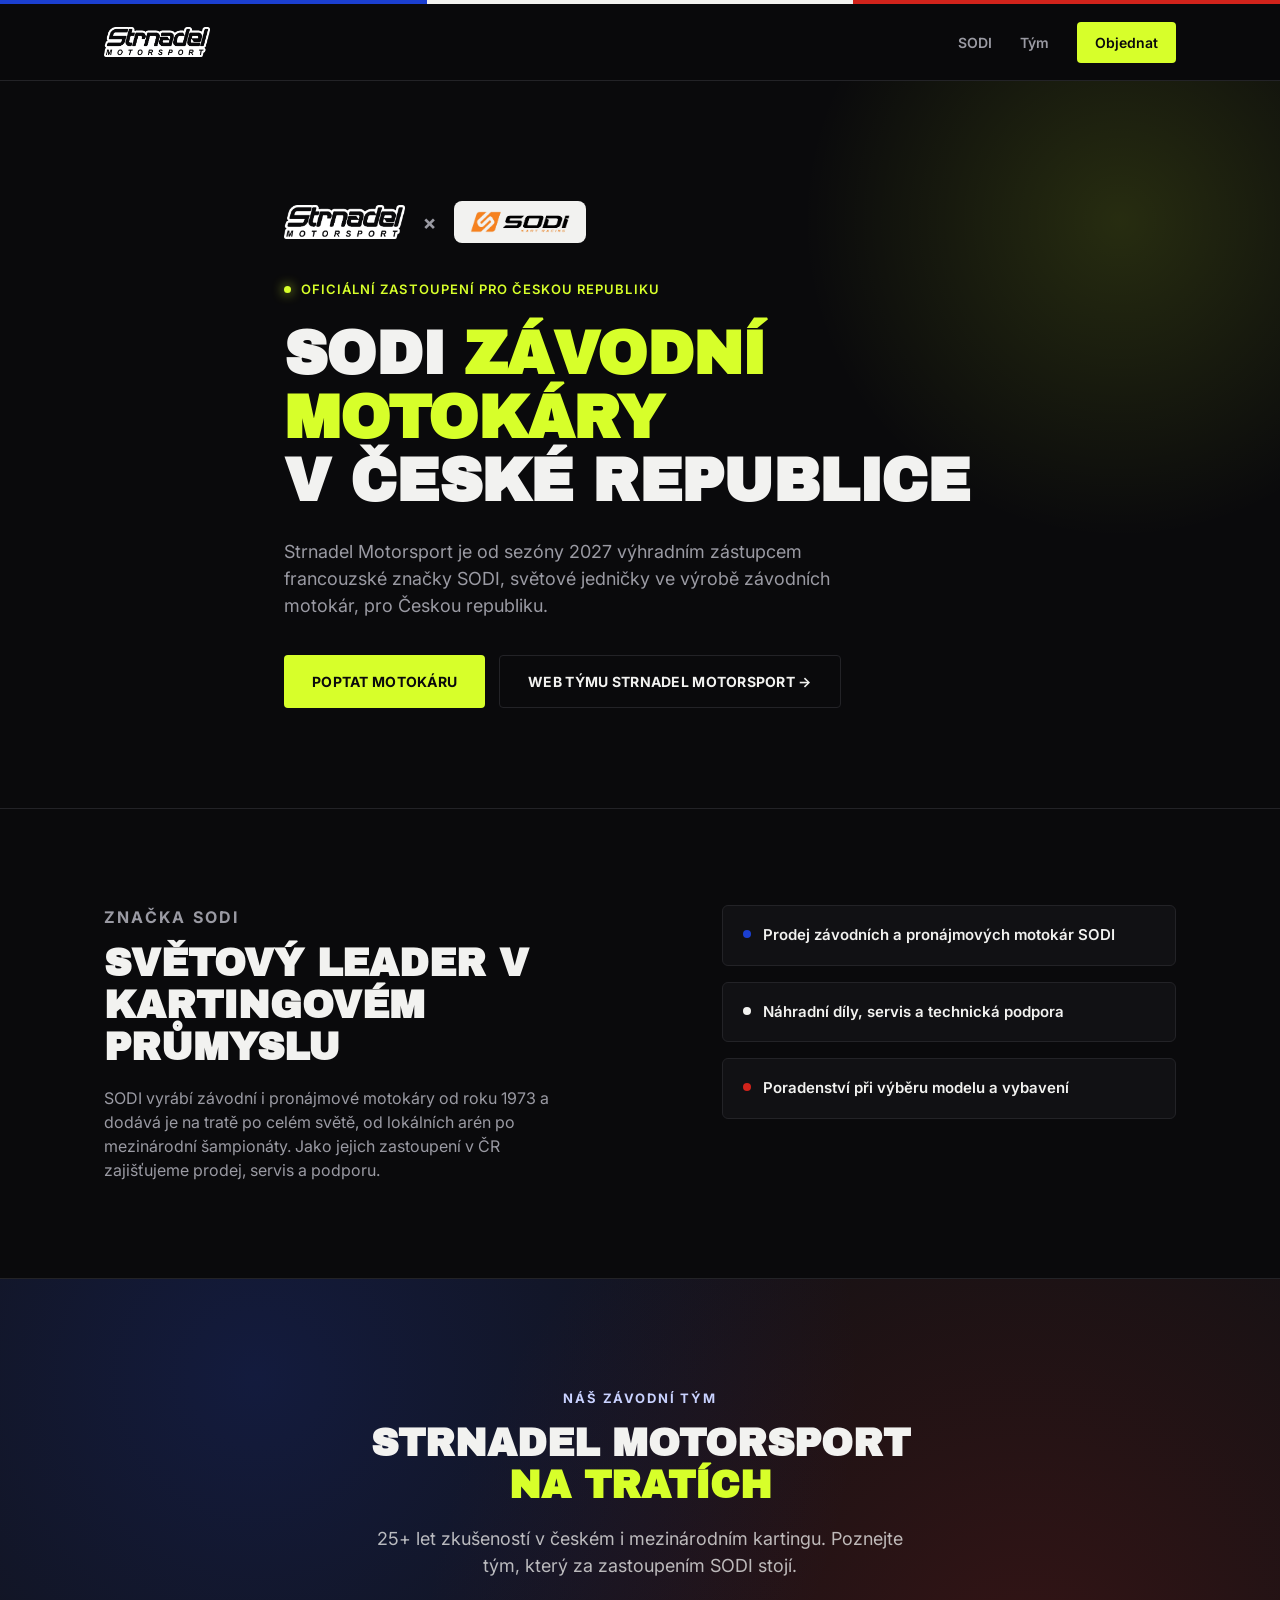
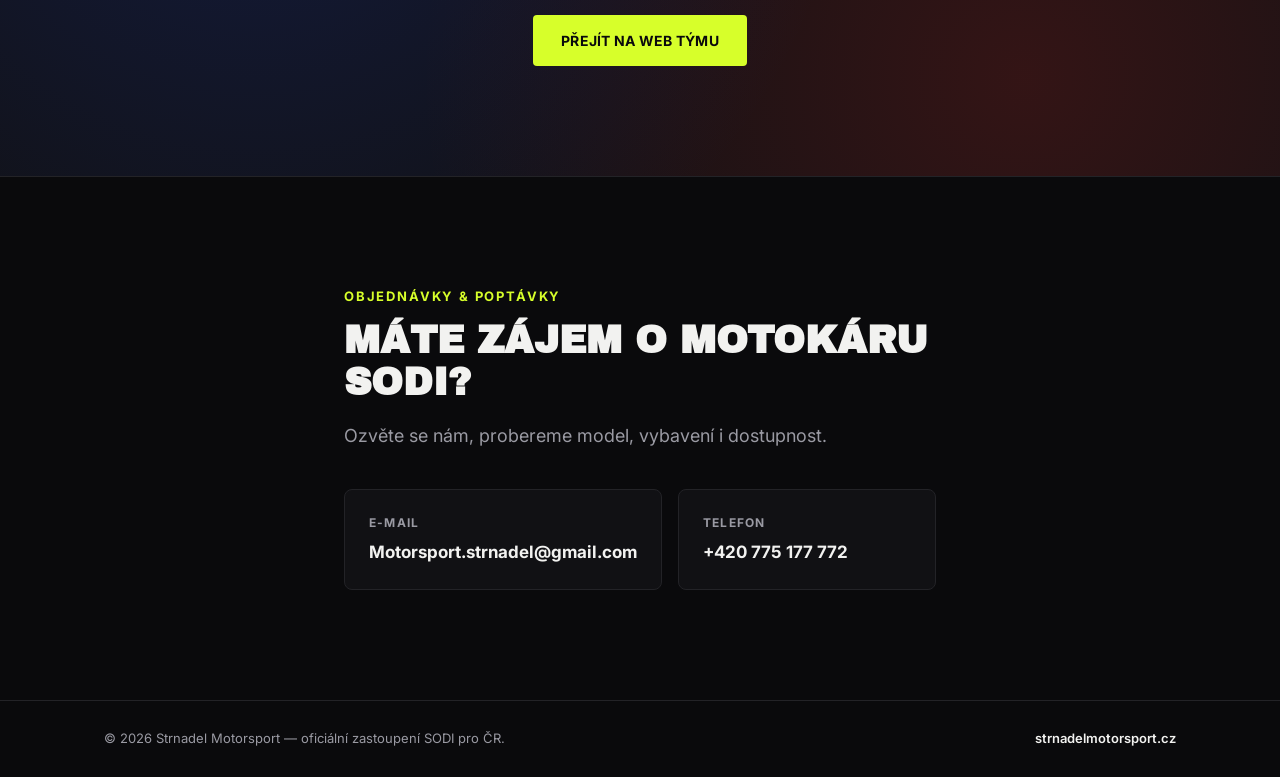
==== index.html @ 6727f9ed "Swap in official SODI Kart Racing logo variant Co-Authored-By: Claude Sonnet 5 <noreply@anthropic.co" ====
<!DOCTYPE html>
<html lang="cs">
<head>
<meta charset="UTF-8">
<meta name="viewport" content="width=device-width, initial-scale=1.0">
<title>Strnadel Motorsport: Oficiální zastoupení SODI pro ČR</title>
<meta name="description" content="Strnadel Motorsport je oficiálním zastoupením SODI závodních motokár pro Českou republiku. Objednávky a poptávky motokár SODI.">
<link rel="icon" href="data:image/svg+xml,<svg xmlns=%22http://www.w3.org/2000/svg%22 viewBox=%220 0 100 100%22><rect width=%22100%22 height=%22100%22 fill=%22%230a0a0a%22/><text x=%2250%25%22 y=%2262%25%22 font-size=%2260%22 fill=%22%23d7ff2a%22 text-anchor=%22middle%22 font-family=%22Arial%22 font-weight=%22900%22>S</text></svg>">
<link rel="preconnect" href="https://fonts.googleapis.com">
<link rel="preconnect" href="https://fonts.gstatic.com" crossorigin>
<link href="https://fonts.googleapis.com/css2?family=Archivo+Black&family=Inter:wght@400;500;600;700;800&display=swap" rel="stylesheet">
<link rel="stylesheet" href="style.css?v=2">
</head>
<body>

<div class="stripe-top" aria-hidden="true"></div>

<header class="site-header">
  <div class="wrap header-inner">
    <a href="#top" class="logo"><img src="assets/strnadel-logo.png" alt="Strnadel Motorsport" width="791" height="223"></a>
    <nav class="nav">
      <a href="#sodi">SODI</a>
      <a href="#tym">Tým</a>
      <a href="#kontakt" class="nav-cta">Objednat</a>
    </nav>
  </div>
</header>

<main id="top">

  <!-- HERO -->
  <section class="hero">
    <div class="wrap hero-inner">
      <div class="brand-lockup">
        <img src="assets/strnadel-logo.png" alt="Strnadel Motorsport" class="brand-logo brand-logo--strnadel" width="791" height="223">
        <span class="brand-x" aria-hidden="true">×</span>
        <span class="brand-chip"><img src="assets/sodi-logo.png" alt="SODI Kart Racing" class="brand-logo brand-logo--sodi" width="1068" height="233"></span>
      </div>
      <p class="eyebrow"><span class="dot"></span>Oficiální zastoupení pro Českou republiku</p>
      <h1>SODI <span class="accent">ZÁVODNÍ MOTOKÁRY</span><br>V ČESKÉ REPUBLICE</h1>
      <p class="lead">Strnadel Motorsport je od sezóny 2027 výhradním zástupcem francouzské značky SODI, světové jedničky ve výrobě závodních motokár, pro Českou republiku.</p>
      <div class="hero-actions">
        <a href="#kontakt" class="btn btn-primary">Poptat motokáru</a>
        <a href="https://strnadelmotorsport.cz/" target="_blank" rel="noopener" class="btn btn-ghost">Web týmu Strnadel&nbsp;Motorsport&nbsp;→</a>
      </div>
    </div>
    <div class="hero-glow" aria-hidden="true"></div>
  </section>

  <!-- SODI -->
  <section id="sodi" class="sodi">
    <div class="wrap">
      <div class="sodi-grid">
        <div class="sodi-text">
          <p class="kicker">Značka SODI</p>
          <h2>Světový leader v kartingovém průmyslu</h2>
          <p>SODI vyrábí závodní i pronájmové motokáry od roku 1973 a dodává je na tratě po celém světě, od lokálních arén po mezinárodní šampionáty. Jako jejich zastoupení v ČR zajišťujeme prodej, servis a podporu.</p>
        </div>
        <ul class="sodi-points">
          <li>Prodej závodních a pronájmových motokár SODI</li>
          <li>Náhradní díly, servis a technická podpora</li>
          <li>Poradenství při výběru modelu a vybavení</li>
        </ul>
      </div>
    </div>
  </section>

  <!-- TEAM LINK -->
  <section id="tym" class="team">
    <div class="wrap team-inner">
      <p class="kicker light">Náš závodní tým</p>
      <h2>Strnadel Motorsport <span class="accent">na tratích</span></h2>
      <p class="lead light">25+ let zkušeností v českém i mezinárodním kartingu. Poznejte tým, který za zastoupením SODI stojí.</p>
      <a href="https://strnadelmotorsport.cz/" target="_blank" rel="noopener" class="btn btn-primary">Přejít na web týmu</a>
    </div>
  </section>

  <!-- CONTACT -->
  <section id="kontakt" class="contact">
    <div class="wrap contact-inner">
      <p class="kicker">Objednávky &amp; poptávky</p>
      <h2>Máte zájem o motokáru SODI?</h2>
      <p class="lead">Ozvěte se nám, probereme model, vybavení i dostupnost.</p>
      <div class="contact-cards">
        <a href="mailto:Motorsport.strnadel@gmail.com" class="contact-card">
          <span class="contact-label">E-mail</span>
          <span class="contact-value">Motorsport.strnadel@gmail.com</span>
        </a>
        <a href="tel:+420775177772" class="contact-card">
          <span class="contact-label">Telefon</span>
          <span class="contact-value">+420 775 177 772</span>
        </a>
      </div>
    </div>
  </section>

</main>

<footer class="site-footer">
  <div class="wrap footer-inner">
    <p>© <span id="year"></span> Strnadel Motorsport — oficiální zastoupení SODI pro ČR.</p>
    <a href="https://strnadelmotorsport.cz/" target="_blank" rel="noopener">strnadelmotorsport.cz</a>
  </div>
</footer>

<script>document.getElementById('year').textContent = new Date().getFullYear();</script>
</body>
</html>
---- style.css ----
:root{
  --bg:#0a0a0c;
  --bg-raised:#111114;
  --line:#232327;
  --text:#f2f2f0;
  --text-dim:#9a9aa3;
  --accent:#d7ff2a;
  --blue:#1b3fd1;
  --white:#f2f2f0;
  --red:#d1231b;
  --font-display:'Archivo Black', Arial, sans-serif;
  --font-body:'Inter', -apple-system, BlinkMacSystemFont, sans-serif;
  --wrap:1120px;
}

*{box-sizing:border-box; margin:0; padding:0;}

html{scroll-behavior:smooth;}

body{
  background:var(--bg);
  color:var(--text);
  font-family:var(--font-body);
  line-height:1.5;
  -webkit-font-smoothing:antialiased;
}

.wrap{
  max-width:var(--wrap);
  margin:0 auto;
  padding:0 24px;
}

a{color:inherit; text-decoration:none;}

ul{list-style:none;}

/* stripe accent, nod to SODI blue/white/red */
.stripe-top{
  height:4px;
  width:100%;
  background:linear-gradient(90deg, var(--blue) 0 33.33%, var(--white) 33.33% 66.66%, var(--red) 66.66% 100%);
}

/* header */
.site-header{
  position:sticky;
  top:0;
  z-index:50;
  background:rgba(10,10,12,.82);
  backdrop-filter:blur(10px);
  border-bottom:1px solid var(--line);
}

.header-inner{
  display:flex;
  align-items:center;
  justify-content:space-between;
  height:76px;
}

.logo{
  display:flex;
  align-items:center;
}

.logo img{
  height:30px;
  width:auto;
  display:block;
}

.nav{
  display:flex;
  align-items:center;
  gap:28px;
  font-size:14px;
  font-weight:600;
}

.nav a{color:var(--text-dim); transition:color .15s;}
.nav a:hover{color:var(--text);}

.nav-cta{
  background:var(--accent);
  color:#0a0a0c !important;
  padding:10px 18px;
  border-radius:4px;
}
.nav-cta:hover{color:#0a0a0c !important; opacity:.9;}

/* hero */
.hero{
  position:relative;
  padding:120px 0 100px;
  overflow:hidden;
  border-bottom:1px solid var(--line);
}

.hero-inner{position:relative; z-index:2; max-width:760px;}

.brand-lockup{
  display:flex;
  align-items:center;
  gap:18px;
  margin-bottom:32px;
}

.brand-logo{display:block; height:34px; width:auto;}

.brand-x{
  font-family:var(--font-display);
  font-size:20px;
  color:var(--text-dim);
}

.brand-chip{
  display:inline-flex;
  align-items:center;
  background:var(--white);
  padding:10px 16px;
  border-radius:8px;
}

.brand-chip .brand-logo--sodi{height:22px;}

.eyebrow{
  display:inline-flex;
  align-items:center;
  gap:10px;
  font-size:13px;
  font-weight:600;
  letter-spacing:.08em;
  text-transform:uppercase;
  color:var(--accent);
  margin-bottom:24px;
}

.dot{
  width:7px; height:7px;
  border-radius:50%;
  background:var(--accent);
  box-shadow:0 0 12px var(--accent);
}

.hero h1{
  font-family:var(--font-display);
  font-size:clamp(34px, 6vw, 60px);
  line-height:1.06;
  letter-spacing:-.01em;
  text-transform:uppercase;
  margin-bottom:24px;
}

.accent{color:var(--accent);}

.lead{
  font-size:18px;
  color:var(--text-dim);
  max-width:560px;
  margin-bottom:36px;
}

.lead.light{color:rgba(242,242,240,.75);}

.hero-actions{
  display:flex;
  flex-wrap:wrap;
  gap:14px;
}

.btn{
  display:inline-flex;
  align-items:center;
  justify-content:center;
  padding:15px 28px;
  border-radius:4px;
  font-weight:700;
  font-size:14px;
  letter-spacing:.02em;
  text-transform:uppercase;
  transition:transform .15s, opacity .15s;
}

.btn:hover{transform:translateY(-2px);}

.btn-primary{
  background:var(--accent);
  color:#0a0a0c;
}

.btn-ghost{
  border:1px solid var(--line);
  color:var(--text);
}
.btn-ghost:hover{border-color:var(--text-dim);}

.hero-glow{
  position:absolute;
  top:-180px; right:-160px;
  width:640px; height:640px;
  background:radial-gradient(circle, rgba(215,255,42,.14), transparent 70%);
  z-index:1;
  pointer-events:none;
}

/* kickers / headings shared */
.kicker{
  font-size:13px;
  font-weight:700;
  letter-spacing:.14em;
  text-transform:uppercase;
  color:var(--accent);
  margin-bottom:14px;
}
.kicker.light{color:#c9d2ff;}

h2{
  font-family:var(--font-display);
  font-size:clamp(26px, 4vw, 38px);
  text-transform:uppercase;
  line-height:1.1;
  margin-bottom:18px;
}

/* sodi section */
.sodi{
  padding:96px 0;
  border-bottom:1px solid var(--line);
}

.sodi-grid{
  display:grid;
  grid-template-columns:1.1fr .9fr;
  gap:64px;
  align-items:start;
}

.sodi-text p{
  color:var(--text-dim);
  font-size:16px;
  max-width:46ch;
}

.sodi-points{
  display:flex;
  flex-direction:column;
  gap:16px;
}

.sodi-points li{
  display:flex;
  align-items:flex-start;
  gap:12px;
  padding:18px 20px;
  background:var(--bg-raised);
  border:1px solid var(--line);
  border-radius:6px;
  font-weight:600;
  font-size:15px;
}

.sodi-points li::before{
  content:"";
  width:8px; height:8px;
  margin-top:6px;
  flex:0 0 auto;
  border-radius:50%;
  background:var(--blue);
}

.sodi-points li:nth-child(2)::before{background:var(--white);}
.sodi-points li:nth-child(3)::before{background:var(--red);}

/* team section */
.team{
  padding:110px 0;
  text-align:center;
  background:
    radial-gradient(circle at 20% 20%, rgba(27,63,209,.22), transparent 55%),
    radial-gradient(circle at 80% 80%, rgba(209,35,27,.18), transparent 55%),
    var(--bg-raised);
  border-bottom:1px solid var(--line);
}

.team-inner{
  max-width:640px;
  margin:0 auto;
  display:flex;
  flex-direction:column;
  align-items:center;
}

.team .lead{margin-left:auto; margin-right:auto;}

/* contact */
.contact{padding:110px 0;}

.contact-inner{max-width:640px;}

.contact-cards{
  display:grid;
  grid-template-columns:1fr 1fr;
  gap:16px;
  margin-top:40px;
}

.contact-card{
  display:flex;
  flex-direction:column;
  gap:8px;
  padding:24px;
  background:var(--bg-raised);
  border:1px solid var(--line);
  border-radius:8px;
  transition:border-color .15s, transform .15s;
}

.contact-card:hover{
  border-color:var(--accent);
  transform:translateY(-2px);
}

.contact-label{
  font-size:12px;
  font-weight:700;
  letter-spacing:.1em;
  text-transform:uppercase;
  color:var(--text-dim);
}

.contact-value{
  font-size:17px;
  font-weight:700;
}

/* footer */
.site-footer{
  border-top:1px solid var(--line);
  padding:28px 0;
}

.footer-inner{
  display:flex;
  flex-wrap:wrap;
  gap:12px;
  justify-content:space-between;
  font-size:13px;
  color:var(--text-dim);
}

.footer-inner a{font-weight:600; color:var(--text);}

@media (max-width:760px){
  .nav{gap:16px;}
  .nav a:not(.nav-cta){display:none;}
  .sodi-grid{grid-template-columns:1fr; gap:36px;}
  .contact-cards{grid-template-columns:1fr;}
  .hero{padding:72px 0 56px;}
  .sodi{padding:64px 0;}
  .team{padding:72px 0;}
  .contact{padding:72px 0;}
}

@media (max-width:480px){
  .header-inner{height:64px;}
  .logo img{height:24px;}
  .nav-cta{padding:9px 14px; font-size:13px;}
  .brand-lockup{gap:12px; margin-bottom:24px;}
  .brand-logo{height:26px;}
  .brand-chip{padding:8px 12px;}
  .brand-chip .brand-logo--sodi{height:17px;}
  .hero-actions{flex-direction:column; align-items:stretch;}
  .btn{width:100%; padding:16px 20px;}
  .sodi-points li{padding:16px;}
  .team-inner .btn{width:100%; max-width:320px;}
}
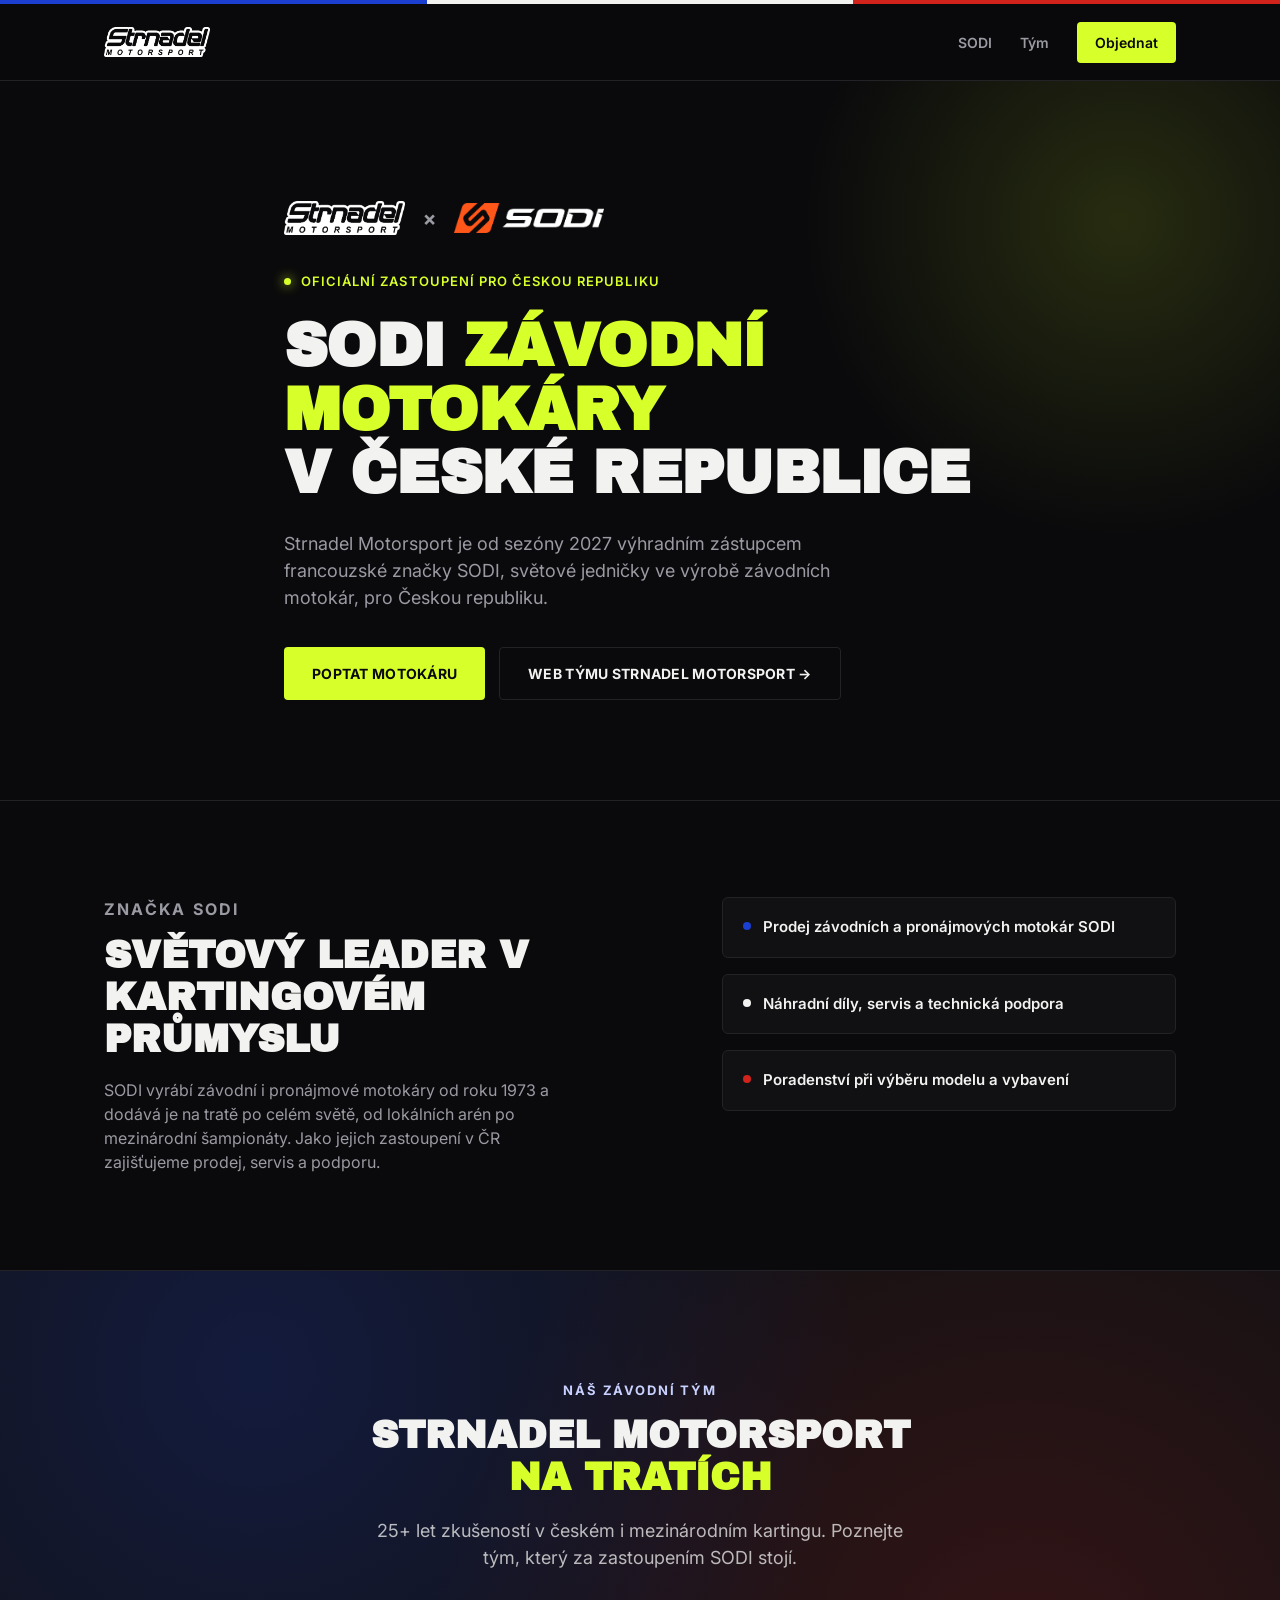
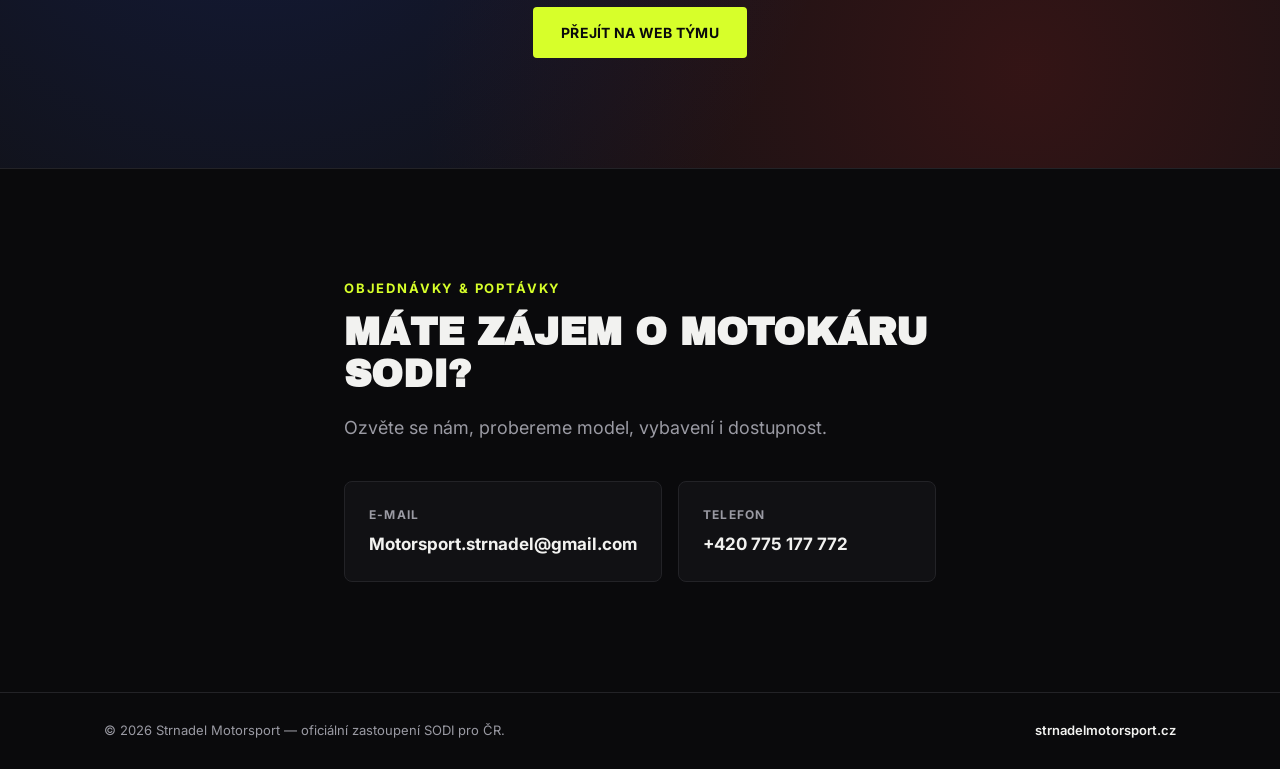
==== commit c61c395e: "Use white SODI logo directly on dark background Removes the white chip and black matte from the supp" ====
--- a/index.html
+++ b/index.html
@@ -34,7 +34,7 @@
       <div class="brand-lockup">
         <img src="assets/strnadel-logo.png" alt="Strnadel Motorsport" class="brand-logo brand-logo--strnadel" width="791" height="223">
         <span class="brand-x" aria-hidden="true">×</span>
-        <span class="brand-chip"><img src="assets/sodi-logo.png" alt="SODI Kart Racing" class="brand-logo brand-logo--sodi" width="1068" height="233"></span>
+        <img src="assets/sodi-logo-white.png" alt="SODI" class="brand-logo brand-logo--sodi" width="737" height="147">
       </div>
       <p class="eyebrow"><span class="dot"></span>Oficiální zastoupení pro Českou republiku</p>
       <h1>SODI <span class="accent">ZÁVODNÍ MOTOKÁRY</span><br>V ČESKÉ REPUBLICE</h1>
--- a/style.css
+++ b/style.css
@@ -114,15 +114,7 @@
   color:var(--text-dim);
 }
 
-.brand-chip{
-  display:inline-flex;
-  align-items:center;
-  background:var(--white);
-  padding:10px 16px;
-  border-radius:8px;
-}
-
-.brand-chip .brand-logo--sodi{height:22px;}
+.brand-logo--sodi{height:30px;}
 
 .eyebrow{
   display:inline-flex;
@@ -368,8 +360,7 @@
   .nav-cta{padding:9px 14px; font-size:13px;}
   .brand-lockup{gap:12px; margin-bottom:24px;}
   .brand-logo{height:26px;}
-  .brand-chip{padding:8px 12px;}
-  .brand-chip .brand-logo--sodi{height:17px;}
+  .brand-logo--sodi{height:23px;}
   .hero-actions{flex-direction:column; align-items:stretch;}
   .btn{width:100%; padding:16px 20px;}
   .sodi-points li{padding:16px;}
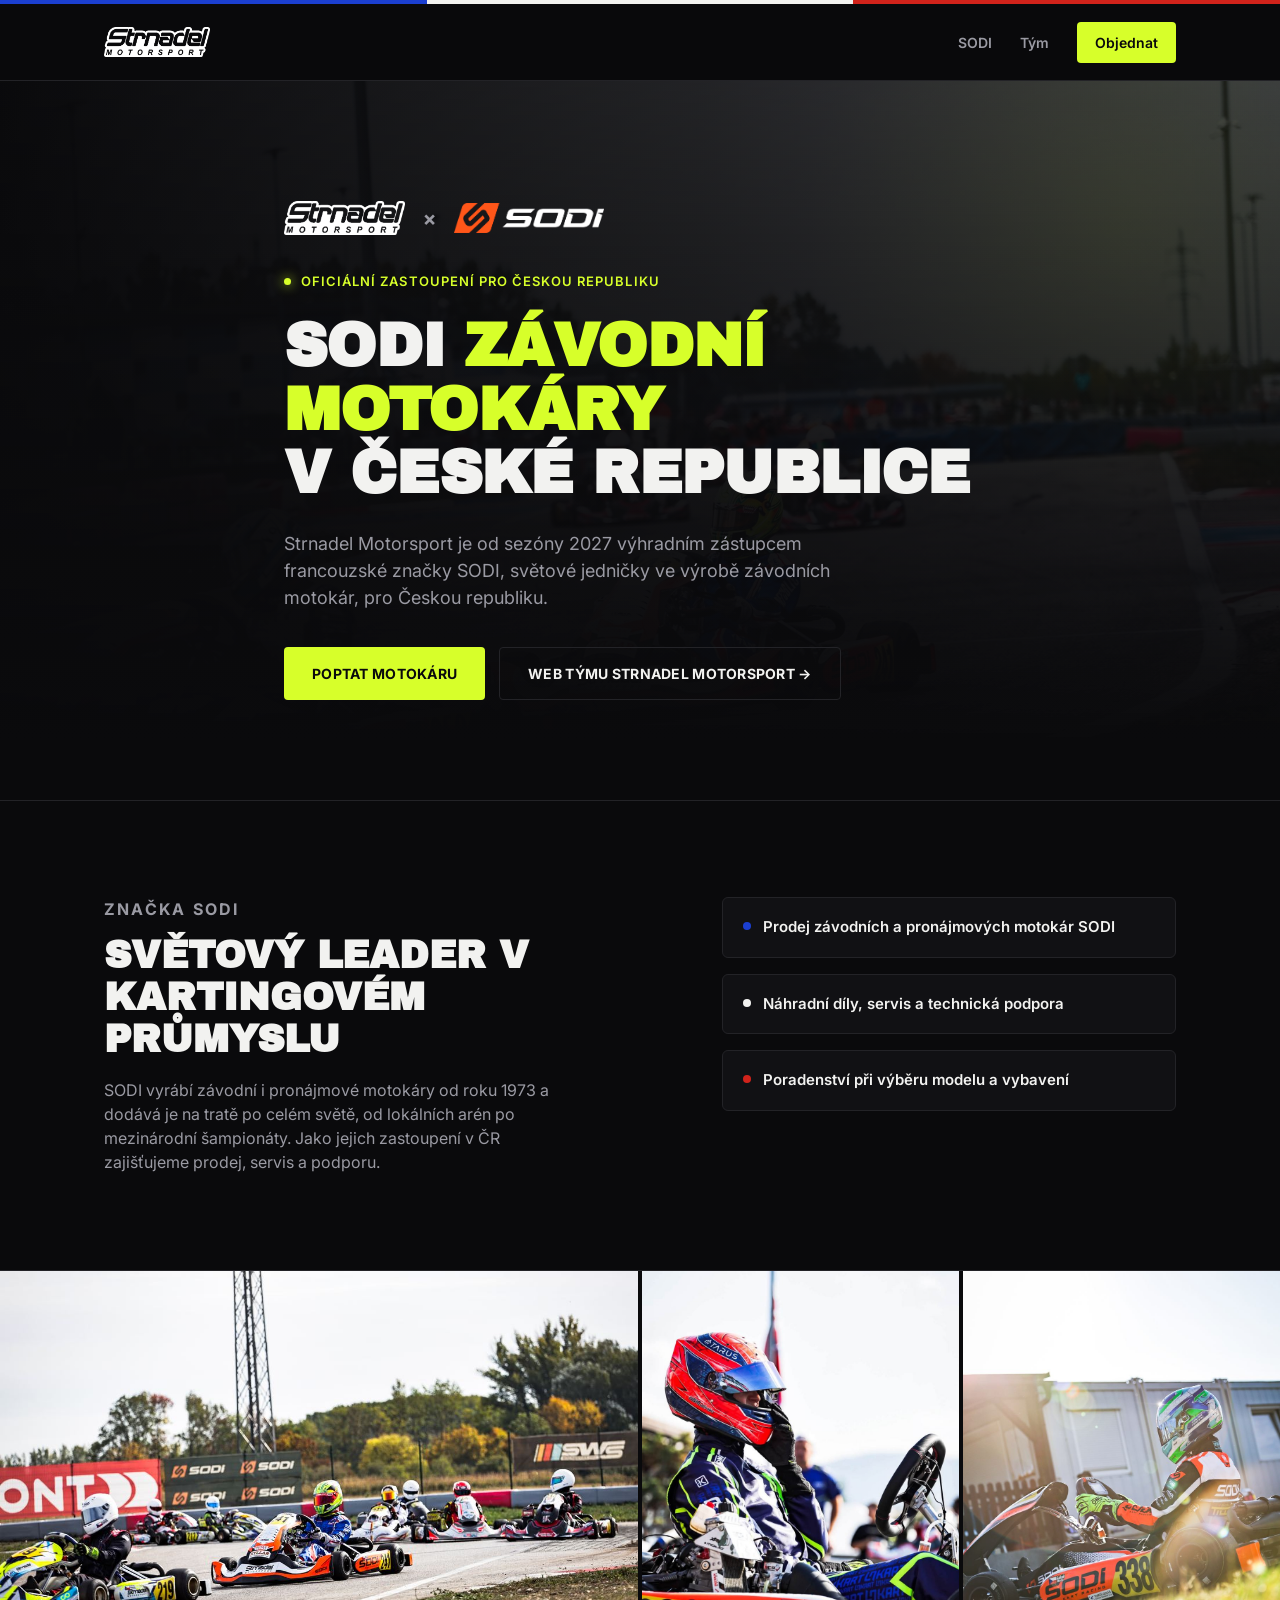
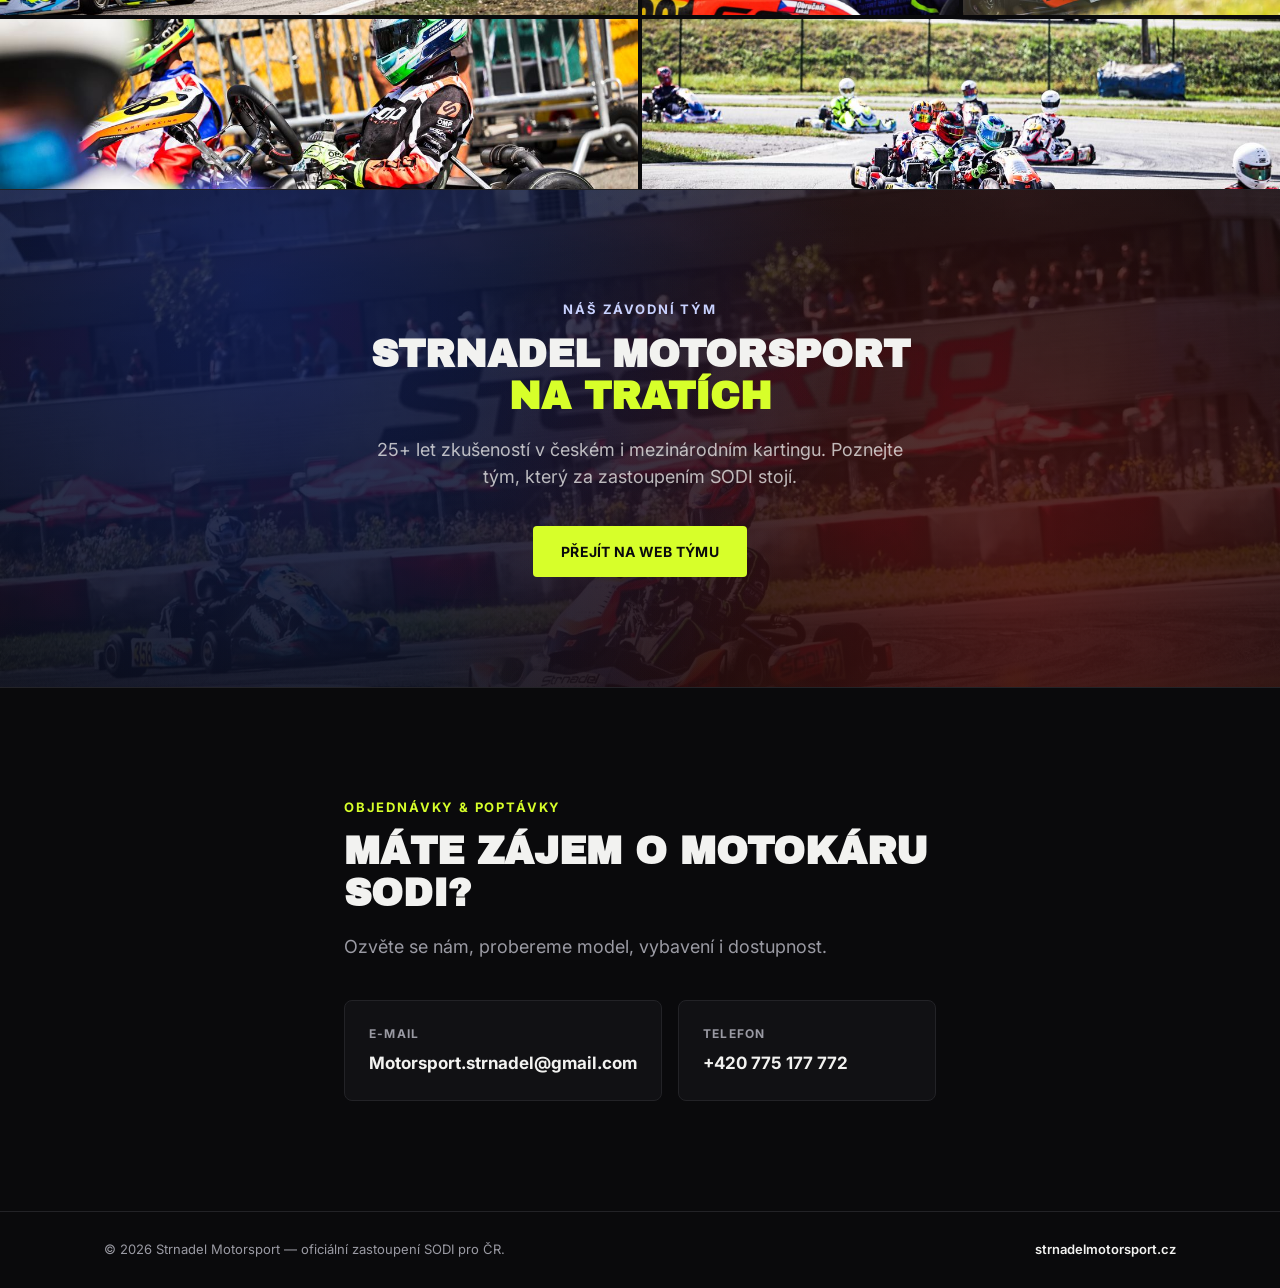
==== commit 826c7ca2: "Add race photography across the site Adds a hero background, a photo background behind the team sect" ====
--- a/index.html
+++ b/index.html
@@ -5,11 +5,54 @@
 <meta name="viewport" content="width=device-width, initial-scale=1.0">
 <title>Strnadel Motorsport: Oficiální zastoupení SODI pro ČR</title>
 <meta name="description" content="Strnadel Motorsport je oficiálním zastoupením SODI závodních motokár pro Českou republiku. Objednávky a poptávky motokár SODI.">
+<meta name="robots" content="index, follow">
+<meta name="theme-color" content="#0a0a0c">
+<link rel="canonical" href="https://sodi.cz/">
+
+<meta property="og:type" content="website">
+<meta property="og:locale" content="cs_CZ">
+<meta property="og:site_name" content="Strnadel Motorsport × SODI">
+<meta property="og:url" content="https://sodi.cz/">
+<meta property="og:title" content="Strnadel Motorsport: Oficiální zastoupení SODI pro ČR">
+<meta property="og:description" content="Strnadel Motorsport je oficiálním zastoupením SODI závodních motokár pro Českou republiku. Objednávky a poptávky motokár SODI.">
+<meta property="og:image" content="https://sodi.cz/assets/og-image.jpg">
+<meta property="og:image:width" content="1200">
+<meta property="og:image:height" content="630">
+
+<meta name="twitter:card" content="summary_large_image">
+<meta name="twitter:title" content="Strnadel Motorsport: Oficiální zastoupení SODI pro ČR">
+<meta name="twitter:description" content="Strnadel Motorsport je oficiálním zastoupením SODI závodních motokár pro Českou republiku. Objednávky a poptávky motokár SODI.">
+<meta name="twitter:image" content="https://sodi.cz/assets/og-image.jpg">
+
 <link rel="icon" href="data:image/svg+xml,<svg xmlns=%22http://www.w3.org/2000/svg%22 viewBox=%220 0 100 100%22><rect width=%22100%22 height=%22100%22 fill=%22%230a0a0a%22/><text x=%2250%25%22 y=%2262%25%22 font-size=%2260%22 fill=%22%23d7ff2a%22 text-anchor=%22middle%22 font-family=%22Arial%22 font-weight=%22900%22>S</text></svg>">
 <link rel="preconnect" href="https://fonts.googleapis.com">
 <link rel="preconnect" href="https://fonts.gstatic.com" crossorigin>
 <link href="https://fonts.googleapis.com/css2?family=Archivo+Black&family=Inter:wght@400;500;600;700;800&display=swap" rel="stylesheet">
 <link rel="stylesheet" href="style.css?v=2">
+<script type="application/ld+json">
+{
+  "@context": "https://schema.org",
+  "@type": "AutomotiveBusiness",
+  "name": "Strnadel Motorsport",
+  "alternateName": "Strnadel Motorsport × SODI",
+  "description": "Oficiální zastoupení SODI závodních motokár pro Českou republiku.",
+  "url": "https://sodi.cz/",
+  "image": "https://sodi.cz/assets/og-image.jpg",
+  "email": "Motorsport.strnadel@gmail.com",
+  "telephone": "+420775177772",
+  "areaServed": {
+    "@type": "Country",
+    "name": "Česká republika"
+  },
+  "brand": {
+    "@type": "Brand",
+    "name": "SODI"
+  },
+  "sameAs": [
+    "https://strnadelmotorsport.cz/"
+  ]
+}
+</script>
 </head>
 <body>
 
@@ -44,6 +87,7 @@
         <a href="https://strnadelmotorsport.cz/" target="_blank" rel="noopener" class="btn btn-ghost">Web týmu Strnadel&nbsp;Motorsport&nbsp;→</a>
       </div>
     </div>
+    <img src="assets/photos/hero.jpg" alt="" class="hero-bg" width="1920" height="1280">
     <div class="hero-glow" aria-hidden="true"></div>
   </section>
 
@@ -65,8 +109,20 @@
     </div>
   </section>
 
+  <!-- GALLERY -->
+  <section class="gallery">
+    <div class="gallery-grid">
+      <img src="assets/photos/gallery-5.jpg" alt="Kart SODI se znakem Strnadel Motorsport na trati" loading="lazy" width="1100" height="733">
+      <img src="assets/photos/gallery-1.jpg" alt="Jezdec si nasazuje přilbu před závodem" loading="lazy" width="900" height="1349">
+      <img src="assets/photos/gallery-2.jpg" alt="Jezdec SODI Kart Racing na startu" loading="lazy" width="900" height="1350">
+      <img src="assets/photos/gallery-3.jpg" alt="Jezdec SODI Kart Racing v boxech" loading="lazy" width="1100" height="733">
+      <img src="assets/photos/gallery-4.jpg" alt="Závodní pole motokár na trati" loading="lazy" width="1100" height="733">
+    </div>
+  </section>
+
   <!-- TEAM LINK -->
   <section id="tym" class="team">
+    <img src="assets/photos/team-bg.jpg" alt="" class="team-bg" loading="lazy" width="1920" height="1280">
     <div class="wrap team-inner">
       <p class="kicker light">Náš závodní tým</p>
       <h2>Strnadel Motorsport <span class="accent">na tratích</span></h2>
--- a/style.css
+++ b/style.css
@@ -99,6 +99,26 @@
 
 .hero-inner{position:relative; z-index:2; max-width:760px;}
 
+.hero-bg{
+  position:absolute;
+  inset:0;
+  width:100%;
+  height:100%;
+  object-fit:cover;
+  z-index:0;
+  opacity:.4;
+}
+
+.hero::after{
+  content:"";
+  position:absolute;
+  inset:0;
+  z-index:1;
+  background:
+    linear-gradient(180deg, rgba(10,10,12,.35) 0%, var(--bg) 92%),
+    linear-gradient(90deg, var(--bg) 0%, rgba(10,10,12,.55) 55%, transparent 100%);
+}
+
 .brand-lockup{
   display:flex;
   align-items:center;
@@ -264,18 +284,64 @@
 .sodi-points li:nth-child(2)::before{background:var(--white);}
 .sodi-points li:nth-child(3)::before{background:var(--red);}
 
+/* gallery */
+.gallery{
+  border-bottom:1px solid var(--line);
+}
+
+.gallery-grid{
+  display:grid;
+  grid-template-columns:repeat(4, 1fr);
+  grid-auto-rows:170px;
+  gap:4px;
+}
+
+.gallery-grid img{
+  width:100%;
+  height:100%;
+  object-fit:cover;
+  display:block;
+}
+
+.gallery-grid img:nth-child(1){grid-column:span 2; grid-row:span 2;}
+.gallery-grid img:nth-child(2){grid-column:span 1; grid-row:span 2;}
+.gallery-grid img:nth-child(3){grid-column:span 1; grid-row:span 2;}
+.gallery-grid img:nth-child(4){grid-column:span 2; grid-row:span 1;}
+.gallery-grid img:nth-child(5){grid-column:span 2; grid-row:span 1;}
+
 /* team section */
 .team{
+  position:relative;
   padding:110px 0;
   text-align:center;
+  overflow:hidden;
+  border-bottom:1px solid var(--line);
+}
+
+.team-bg{
+  position:absolute;
+  inset:0;
+  width:100%;
+  height:100%;
+  object-fit:cover;
+  z-index:0;
+  opacity:.5;
+}
+
+.team::before{
+  content:"";
+  position:absolute;
+  inset:0;
+  z-index:1;
   background:
-    radial-gradient(circle at 20% 20%, rgba(27,63,209,.22), transparent 55%),
-    radial-gradient(circle at 80% 80%, rgba(209,35,27,.18), transparent 55%),
-    var(--bg-raised);
-  border-bottom:1px solid var(--line);
+    radial-gradient(circle at 20% 20%, rgba(27,63,209,.32), transparent 55%),
+    radial-gradient(circle at 80% 80%, rgba(209,35,27,.28), transparent 55%),
+    linear-gradient(180deg, rgba(10,10,12,.55), rgba(10,10,12,.82));
 }
 
 .team-inner{
+  position:relative;
+  z-index:2;
   max-width:640px;
   margin:0 auto;
   display:flex;
@@ -349,6 +415,12 @@
   .sodi-grid{grid-template-columns:1fr; gap:36px;}
   .contact-cards{grid-template-columns:1fr;}
   .hero{padding:72px 0 56px;}
+  .gallery-grid{grid-template-columns:repeat(2, 1fr); grid-auto-rows:140px;}
+  .gallery-grid img:nth-child(1){grid-column:span 2; grid-row:span 1;}
+  .gallery-grid img:nth-child(2){grid-column:span 1; grid-row:span 2;}
+  .gallery-grid img:nth-child(3){grid-column:span 1; grid-row:span 2;}
+  .gallery-grid img:nth-child(4){grid-column:span 2; grid-row:span 1;}
+  .gallery-grid img:nth-child(5){grid-column:span 2; grid-row:span 1;}
   .sodi{padding:64px 0;}
   .team{padding:72px 0;}
   .contact{padding:72px 0;}
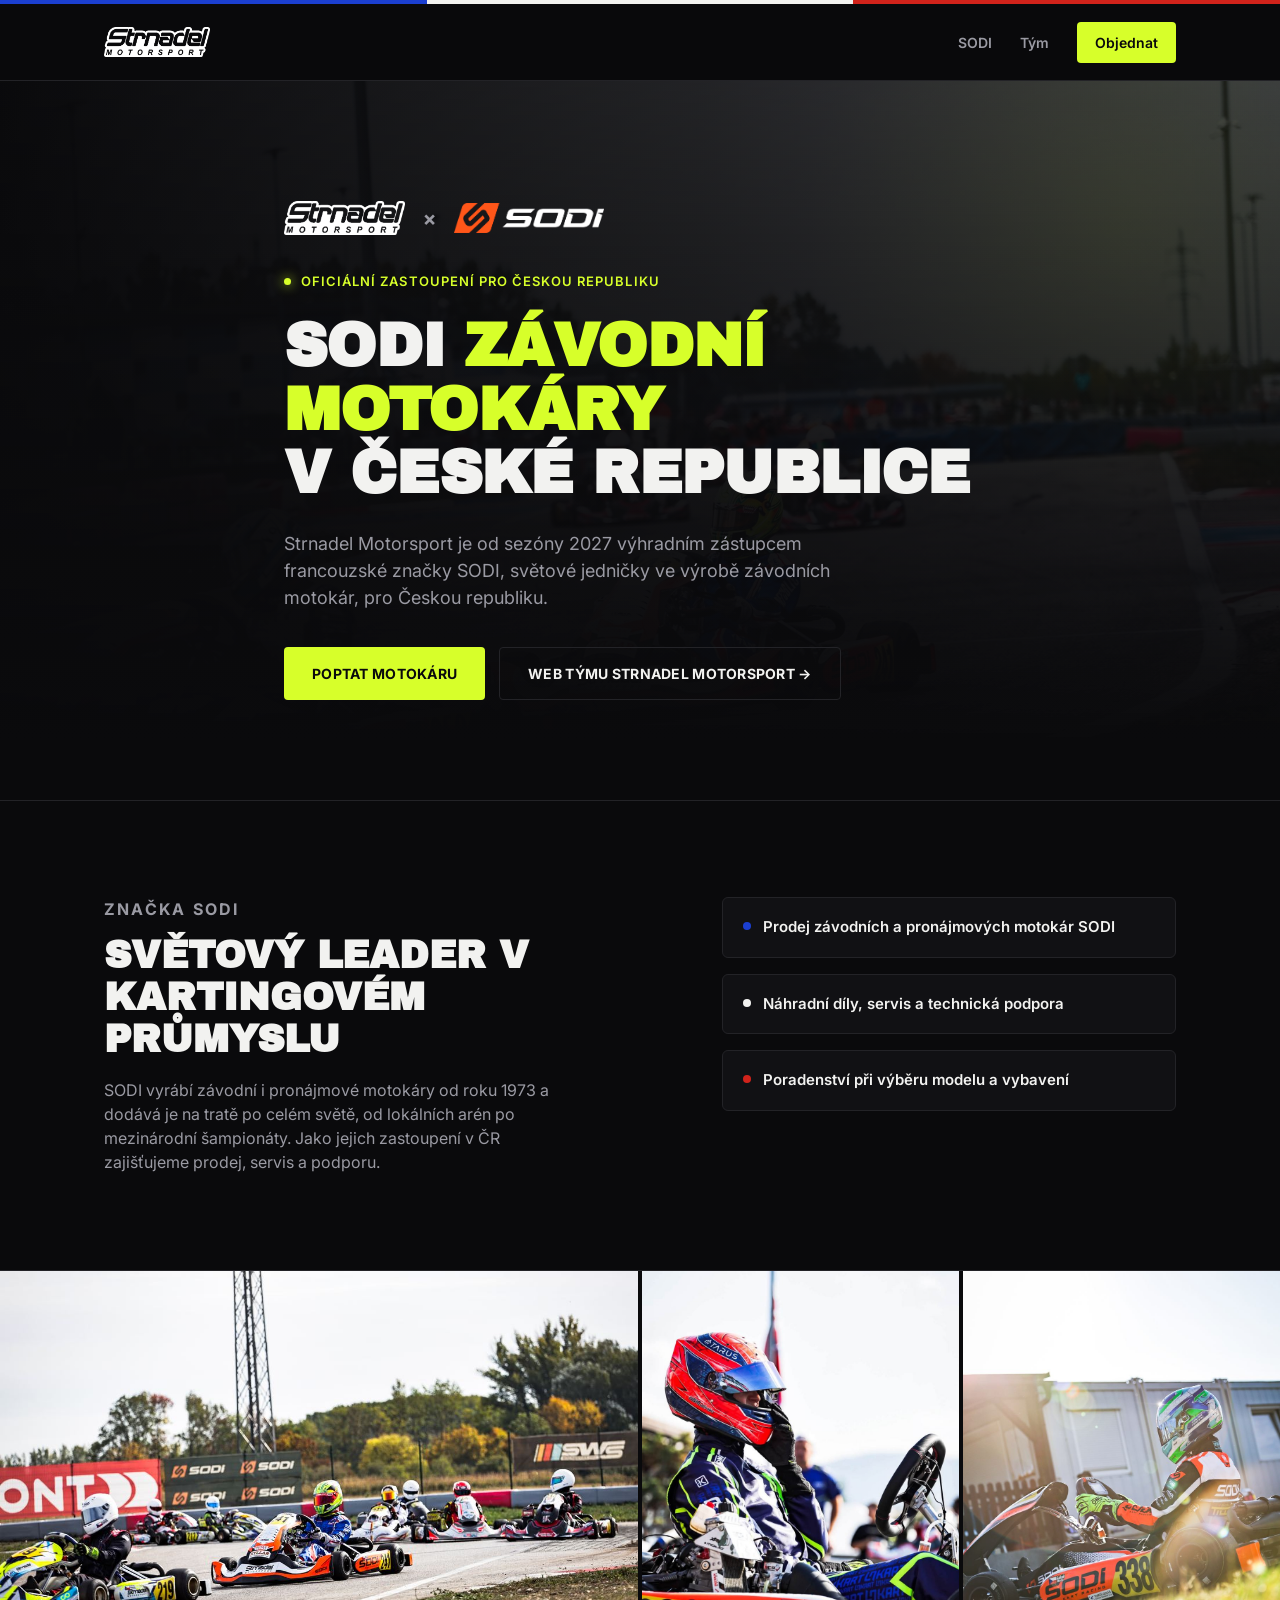
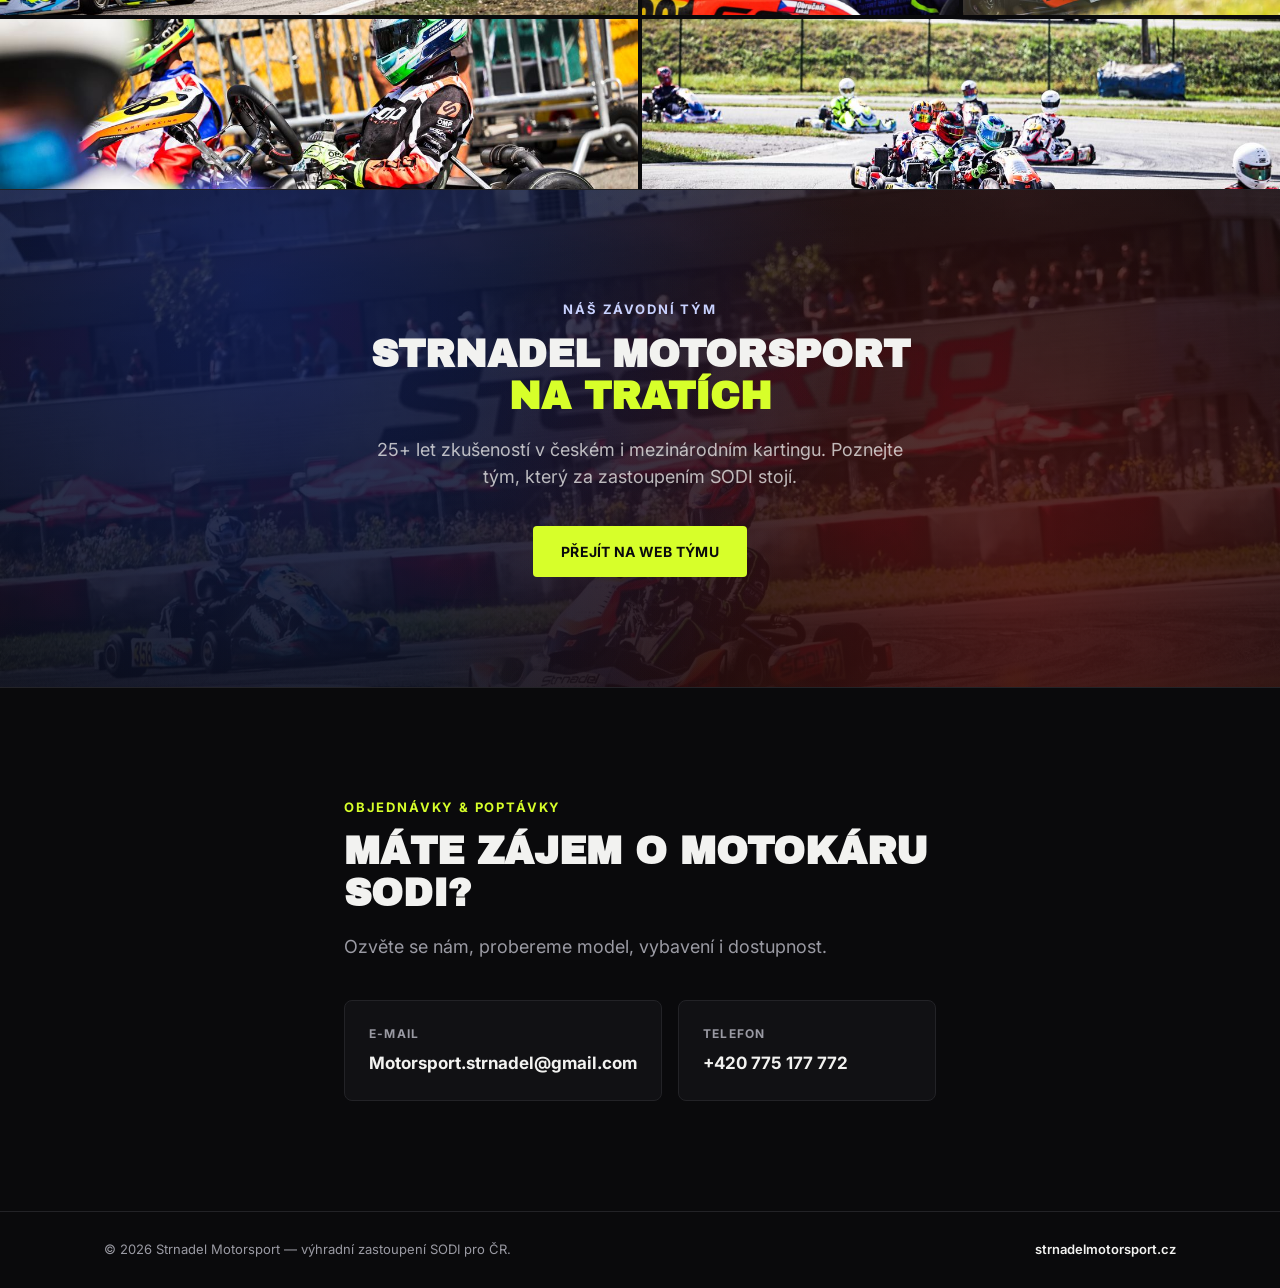
==== commit 9ecbb8d6: "SEO: propojeni JSON-LD s hlavnim webem, favicon, sjednoceny texty Co-Authored-By: Claude Opus 5.5 <n" ====
--- a/index.html
+++ b/index.html
@@ -3,8 +3,8 @@
 <head>
 <meta charset="UTF-8">
 <meta name="viewport" content="width=device-width, initial-scale=1.0">
-<title>Strnadel Motorsport: Oficiální zastoupení SODI pro ČR</title>
-<meta name="description" content="Strnadel Motorsport je oficiálním zastoupením SODI závodních motokár pro Českou republiku. Objednávky a poptávky motokár SODI.">
+<title>SODI motokáry ČR | Výhradní zastoupení – Strnadel Motorsport</title>
+<meta name="description" content="Závodní motokáry SODI v Česku: prodej, náhradní díly a servis. Strnadel Motorsport je výhradním zastoupením SODI Kart Racing pro ČR.">
 <meta name="robots" content="index, follow">
 <meta name="theme-color" content="#0a0a0c">
 <link rel="canonical" href="https://sodi.cz/">
@@ -13,18 +13,20 @@
 <meta property="og:locale" content="cs_CZ">
 <meta property="og:site_name" content="Strnadel Motorsport × SODI">
 <meta property="og:url" content="https://sodi.cz/">
-<meta property="og:title" content="Strnadel Motorsport: Oficiální zastoupení SODI pro ČR">
-<meta property="og:description" content="Strnadel Motorsport je oficiálním zastoupením SODI závodních motokár pro Českou republiku. Objednávky a poptávky motokár SODI.">
+<meta property="og:title" content="SODI motokáry ČR | Výhradní zastoupení – Strnadel Motorsport">
+<meta property="og:description" content="Závodní motokáry SODI v Česku: prodej, náhradní díly a servis. Strnadel Motorsport je výhradním zastoupením SODI Kart Racing pro ČR.">
 <meta property="og:image" content="https://sodi.cz/assets/og-image.jpg">
 <meta property="og:image:width" content="1200">
 <meta property="og:image:height" content="630">
+<meta property="og:image:alt" content="Strnadel Motorsport × SODI – výhradní zastoupení SODI pro ČR">
 
 <meta name="twitter:card" content="summary_large_image">
-<meta name="twitter:title" content="Strnadel Motorsport: Oficiální zastoupení SODI pro ČR">
-<meta name="twitter:description" content="Strnadel Motorsport je oficiálním zastoupením SODI závodních motokár pro Českou republiku. Objednávky a poptávky motokár SODI.">
+<meta name="twitter:title" content="SODI motokáry ČR | Výhradní zastoupení – Strnadel Motorsport">
+<meta name="twitter:description" content="Závodní motokáry SODI v Česku: prodej, náhradní díly a servis. Strnadel Motorsport je výhradním zastoupením SODI Kart Racing pro ČR.">
 <meta name="twitter:image" content="https://sodi.cz/assets/og-image.jpg">
 
-<link rel="icon" href="data:image/svg+xml,<svg xmlns=%22http://www.w3.org/2000/svg%22 viewBox=%220 0 100 100%22><rect width=%22100%22 height=%22100%22 fill=%22%230a0a0a%22/><text x=%2250%25%22 y=%2262%25%22 font-size=%2260%22 fill=%22%23d7ff2a%22 text-anchor=%22middle%22 font-family=%22Arial%22 font-weight=%22900%22>S</text></svg>">
+<link rel="icon" type="image/png" sizes="48x48" href="/favicon-48.png">
+<link rel="apple-touch-icon" sizes="180x180" href="/apple-touch-icon.png">
 <link rel="preconnect" href="https://fonts.googleapis.com">
 <link rel="preconnect" href="https://fonts.gstatic.com" crossorigin>
 <link href="https://fonts.googleapis.com/css2?family=Archivo+Black&family=Inter:wght@400;500;600;700;800&display=swap" rel="stylesheet">
@@ -32,24 +34,36 @@
 <script type="application/ld+json">
 {
   "@context": "https://schema.org",
-  "@type": "AutomotiveBusiness",
-  "name": "Strnadel Motorsport",
-  "alternateName": "Strnadel Motorsport × SODI",
-  "description": "Oficiální zastoupení SODI závodních motokár pro Českou republiku.",
-  "url": "https://sodi.cz/",
-  "image": "https://sodi.cz/assets/og-image.jpg",
-  "email": "Motorsport.strnadel@gmail.com",
-  "telephone": "+420775177772",
-  "areaServed": {
-    "@type": "Country",
-    "name": "Česká republika"
-  },
-  "brand": {
-    "@type": "Brand",
-    "name": "SODI"
-  },
-  "sameAs": [
-    "https://strnadelmotorsport.cz/"
+  "@graph": [
+    {
+      "@type": "WebSite",
+      "@id": "https://sodi.cz/#website",
+      "url": "https://sodi.cz/",
+      "name": "SODI motokáry ČR",
+      "inLanguage": "cs-CZ",
+      "publisher": { "@id": "https://strnadelmotorsport.cz/#sodi" }
+    },
+    {
+      "@type": "AutomotiveBusiness",
+      "@id": "https://strnadelmotorsport.cz/#sodi",
+      "name": "Strnadel Motorsport – výhradní zastoupení SODI pro ČR",
+      "alternateName": "Strnadel Motorsport × SODI",
+      "description": "Prodej, náhradní díly a servis závodních motokár SODI Kart Racing v České republice.",
+      "url": "https://sodi.cz/",
+      "logo": "https://sodi.cz/apple-touch-icon.png",
+      "image": "https://sodi.cz/assets/og-image.jpg",
+      "email": "Motorsport.strnadel@gmail.com",
+      "telephone": "+420775177772",
+      "address": { "@type": "PostalAddress", "addressCountry": "CZ" },
+      "areaServed": { "@type": "Country", "name": "Česká republika" },
+      "brand": { "@type": "Brand", "name": "SODI" },
+      "parentOrganization": { "@id": "https://strnadelmotorsport.cz/#tym" },
+      "sameAs": [
+        "https://strnadelmotorsport.cz/",
+        "https://www.instagram.com/strnadelmotorsport/",
+        "https://www.facebook.com/p/Motorsport-Strnadel-100067773919892/"
+      ]
+    }
   ]
 }
 </script>
@@ -80,14 +94,14 @@
         <img src="assets/sodi-logo-white.png" alt="SODI" class="brand-logo brand-logo--sodi" width="737" height="147">
       </div>
       <p class="eyebrow"><span class="dot"></span>Oficiální zastoupení pro Českou republiku</p>
-      <h1>SODI <span class="accent">ZÁVODNÍ MOTOKÁRY</span><br>V ČESKÉ REPUBLICE</h1>
+      <h1>SODI <span class="accent">ZÁVODNÍ MOTOKÁRY</span> <br>V ČESKÉ REPUBLICE</h1>
       <p class="lead">Strnadel Motorsport je od sezóny 2027 výhradním zástupcem francouzské značky SODI, světové jedničky ve výrobě závodních motokár, pro Českou republiku.</p>
       <div class="hero-actions">
         <a href="#kontakt" class="btn btn-primary">Poptat motokáru</a>
         <a href="https://strnadelmotorsport.cz/" target="_blank" rel="noopener" class="btn btn-ghost">Web týmu Strnadel&nbsp;Motorsport&nbsp;→</a>
       </div>
     </div>
-    <img src="assets/photos/hero.jpg" alt="" class="hero-bg" width="1920" height="1280">
+    <img src="assets/photos/hero.jpg" alt="" class="hero-bg" width="1920" height="1280" fetchpriority="high">
     <div class="hero-glow" aria-hidden="true"></div>
   </section>
 
@@ -154,7 +168,7 @@
 
 <footer class="site-footer">
   <div class="wrap footer-inner">
-    <p>© <span id="year"></span> Strnadel Motorsport — oficiální zastoupení SODI pro ČR.</p>
+    <p>© <span id="year">2026</span> Strnadel Motorsport — výhradní zastoupení SODI pro ČR.</p>
     <a href="https://strnadelmotorsport.cz/" target="_blank" rel="noopener">strnadelmotorsport.cz</a>
   </div>
 </footer>
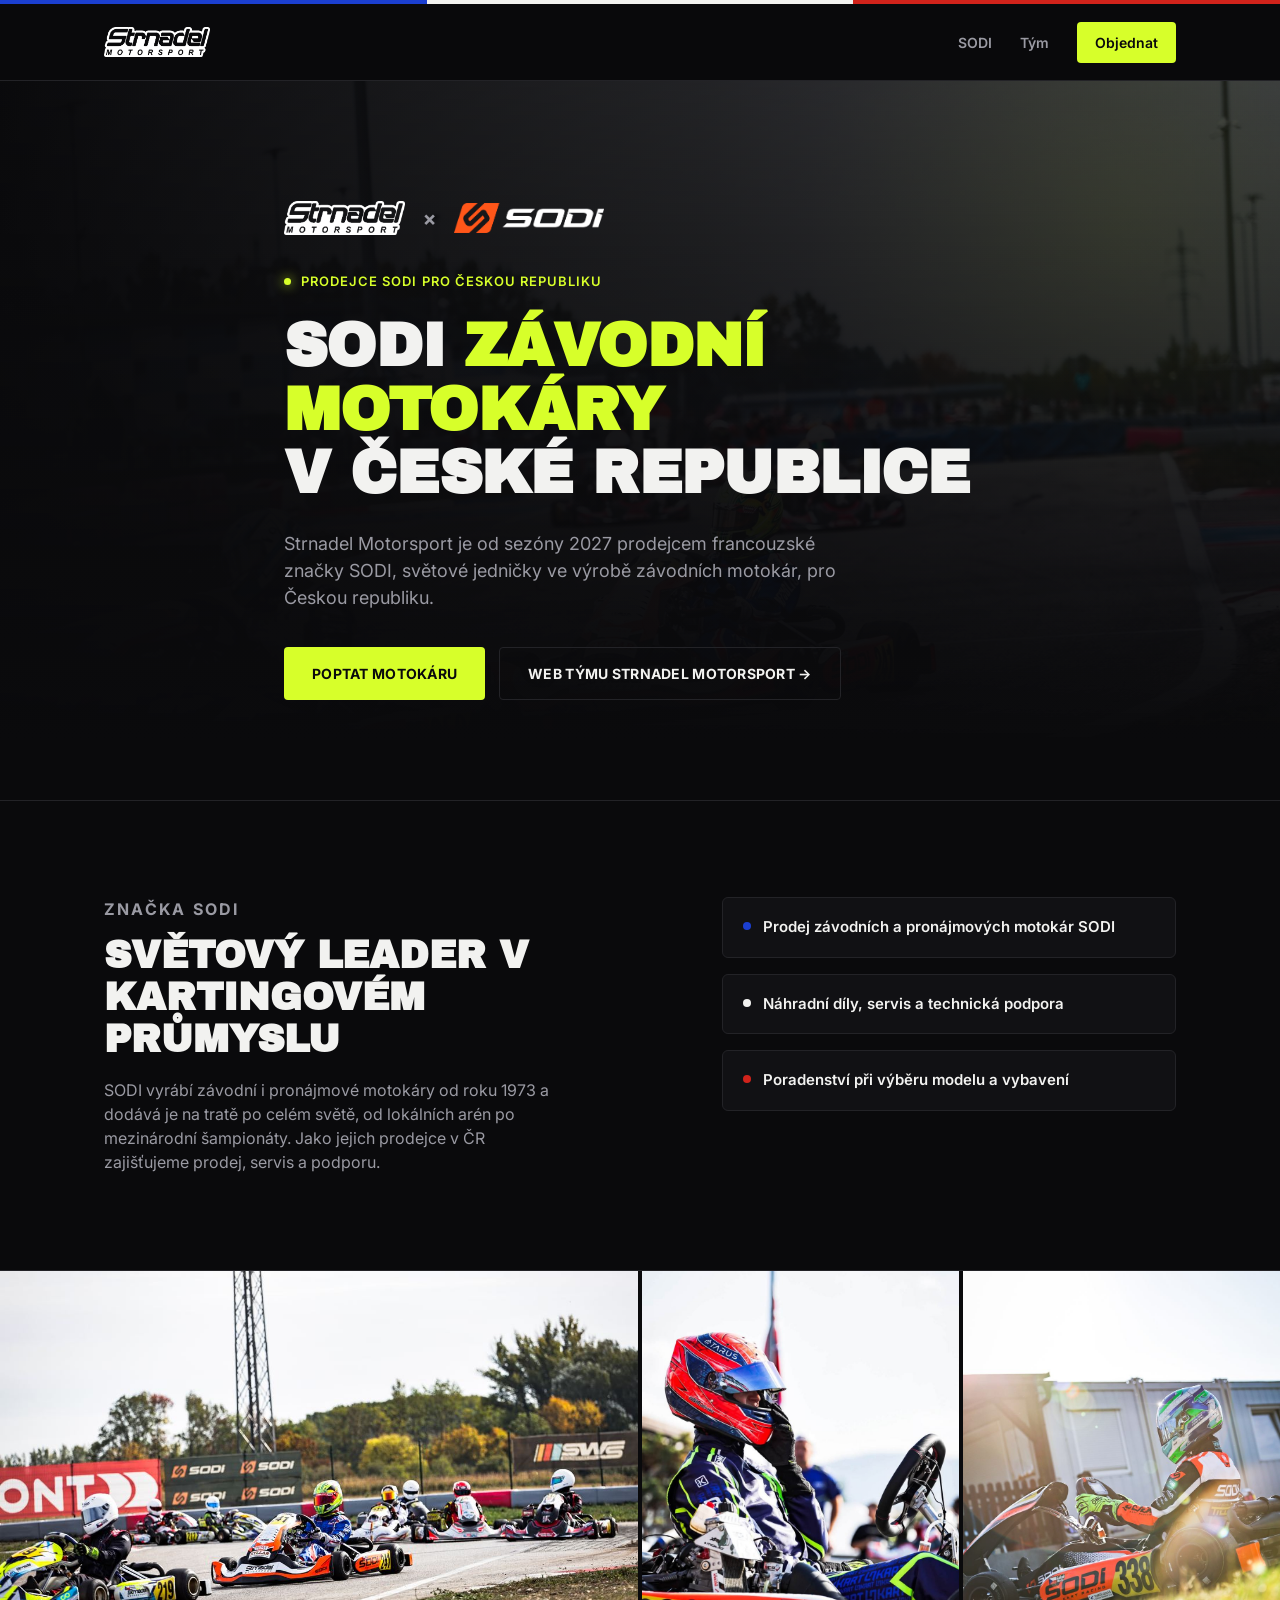
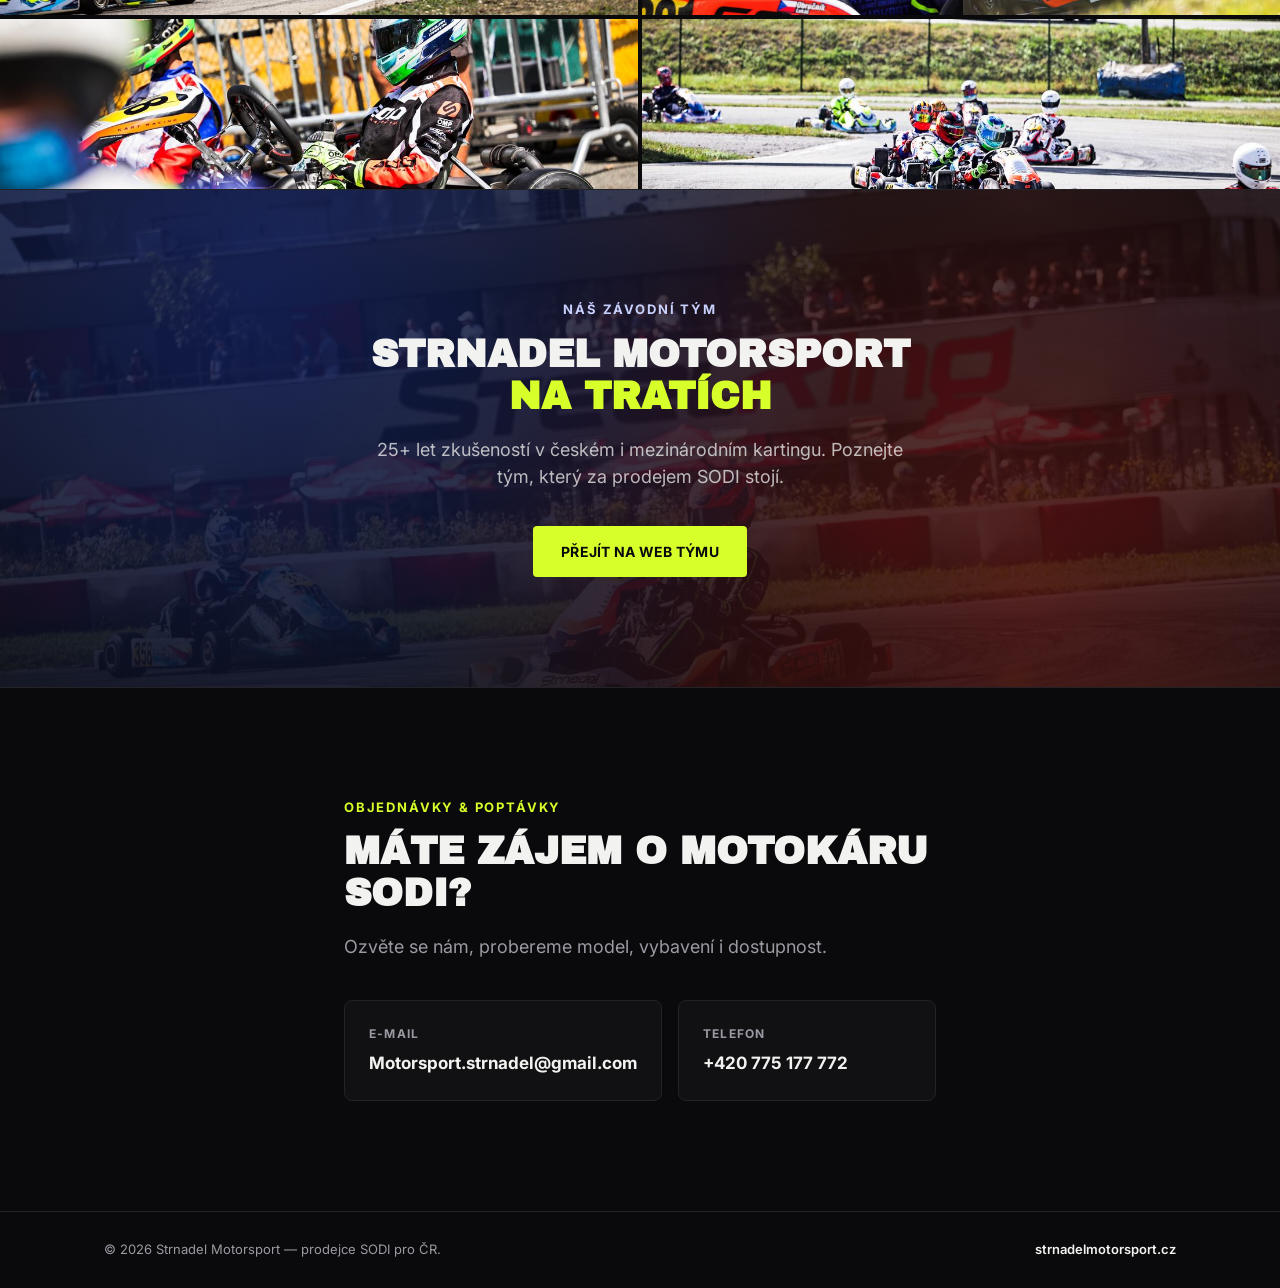
==== commit eae9099b: "Změna textů: z „výhradní zastoupení SODI“ na „prodejce SODI pro ČR“ Právní úprava – Strnadel Motorsp" ====
--- a/index.html
+++ b/index.html
@@ -3,8 +3,8 @@
 <head>
 <meta charset="UTF-8">
 <meta name="viewport" content="width=device-width, initial-scale=1.0">
-<title>SODI motokáry ČR | Výhradní zastoupení – Strnadel Motorsport</title>
-<meta name="description" content="Závodní motokáry SODI v Česku: prodej, náhradní díly a servis. Strnadel Motorsport je výhradním zastoupením SODI Kart Racing pro ČR.">
+<title>SODI motokáry ČR | Prodejce SODI – Strnadel Motorsport</title>
+<meta name="description" content="Závodní motokáry SODI v Česku: prodej, náhradní díly a servis. Strnadel Motorsport je prodejcem SODI Kart Racing pro ČR.">
 <meta name="robots" content="index, follow">
 <meta name="theme-color" content="#0a0a0c">
 <link rel="canonical" href="https://sodi.cz/">
@@ -13,16 +13,16 @@
 <meta property="og:locale" content="cs_CZ">
 <meta property="og:site_name" content="Strnadel Motorsport × SODI">
 <meta property="og:url" content="https://sodi.cz/">
-<meta property="og:title" content="SODI motokáry ČR | Výhradní zastoupení – Strnadel Motorsport">
-<meta property="og:description" content="Závodní motokáry SODI v Česku: prodej, náhradní díly a servis. Strnadel Motorsport je výhradním zastoupením SODI Kart Racing pro ČR.">
+<meta property="og:title" content="SODI motokáry ČR | Prodejce SODI – Strnadel Motorsport">
+<meta property="og:description" content="Závodní motokáry SODI v Česku: prodej, náhradní díly a servis. Strnadel Motorsport je prodejcem SODI Kart Racing pro ČR.">
 <meta property="og:image" content="https://sodi.cz/assets/og-image.jpg">
 <meta property="og:image:width" content="1200">
 <meta property="og:image:height" content="630">
-<meta property="og:image:alt" content="Strnadel Motorsport × SODI – výhradní zastoupení SODI pro ČR">
+<meta property="og:image:alt" content="Strnadel Motorsport × SODI – prodejce SODI pro ČR">
 
 <meta name="twitter:card" content="summary_large_image">
-<meta name="twitter:title" content="SODI motokáry ČR | Výhradní zastoupení – Strnadel Motorsport">
-<meta name="twitter:description" content="Závodní motokáry SODI v Česku: prodej, náhradní díly a servis. Strnadel Motorsport je výhradním zastoupením SODI Kart Racing pro ČR.">
+<meta name="twitter:title" content="SODI motokáry ČR | Prodejce SODI – Strnadel Motorsport">
+<meta name="twitter:description" content="Závodní motokáry SODI v Česku: prodej, náhradní díly a servis. Strnadel Motorsport je prodejcem SODI Kart Racing pro ČR.">
 <meta name="twitter:image" content="https://sodi.cz/assets/og-image.jpg">
 
 <link rel="icon" type="image/png" sizes="48x48" href="/favicon-48.png">
@@ -46,7 +46,7 @@
     {
       "@type": "AutomotiveBusiness",
       "@id": "https://strnadelmotorsport.cz/#sodi",
-      "name": "Strnadel Motorsport – výhradní zastoupení SODI pro ČR",
+      "name": "Strnadel Motorsport – prodejce SODI pro ČR",
       "alternateName": "Strnadel Motorsport × SODI",
       "description": "Prodej, náhradní díly a servis závodních motokár SODI Kart Racing v České republice.",
       "url": "https://sodi.cz/",
@@ -93,9 +93,9 @@
         <span class="brand-x" aria-hidden="true">×</span>
         <img src="assets/sodi-logo-white.png" alt="SODI" class="brand-logo brand-logo--sodi" width="737" height="147">
       </div>
-      <p class="eyebrow"><span class="dot"></span>Oficiální zastoupení pro Českou republiku</p>
+      <p class="eyebrow"><span class="dot"></span>Prodejce SODI pro Českou republiku</p>
       <h1>SODI <span class="accent">ZÁVODNÍ MOTOKÁRY</span> <br>V ČESKÉ REPUBLICE</h1>
-      <p class="lead">Strnadel Motorsport je od sezóny 2027 výhradním zástupcem francouzské značky SODI, světové jedničky ve výrobě závodních motokár, pro Českou republiku.</p>
+      <p class="lead">Strnadel Motorsport je od sezóny 2027 prodejcem francouzské značky SODI, světové jedničky ve výrobě závodních motokár, pro Českou republiku.</p>
       <div class="hero-actions">
         <a href="#kontakt" class="btn btn-primary">Poptat motokáru</a>
         <a href="https://strnadelmotorsport.cz/" target="_blank" rel="noopener" class="btn btn-ghost">Web týmu Strnadel&nbsp;Motorsport&nbsp;→</a>
@@ -112,7 +112,7 @@
         <div class="sodi-text">
           <p class="kicker">Značka SODI</p>
           <h2>Světový leader v kartingovém průmyslu</h2>
-          <p>SODI vyrábí závodní i pronájmové motokáry od roku 1973 a dodává je na tratě po celém světě, od lokálních arén po mezinárodní šampionáty. Jako jejich zastoupení v ČR zajišťujeme prodej, servis a podporu.</p>
+          <p>SODI vyrábí závodní i pronájmové motokáry od roku 1973 a dodává je na tratě po celém světě, od lokálních arén po mezinárodní šampionáty. Jako jejich prodejce v ČR zajišťujeme prodej, servis a podporu.</p>
         </div>
         <ul class="sodi-points">
           <li>Prodej závodních a pronájmových motokár SODI</li>
@@ -140,7 +140,7 @@
     <div class="wrap team-inner">
       <p class="kicker light">Náš závodní tým</p>
       <h2>Strnadel Motorsport <span class="accent">na tratích</span></h2>
-      <p class="lead light">25+ let zkušeností v českém i mezinárodním kartingu. Poznejte tým, který za zastoupením SODI stojí.</p>
+      <p class="lead light">25+ let zkušeností v českém i mezinárodním kartingu. Poznejte tým, který za prodejem SODI stojí.</p>
       <a href="https://strnadelmotorsport.cz/" target="_blank" rel="noopener" class="btn btn-primary">Přejít na web týmu</a>
     </div>
   </section>
@@ -168,7 +168,7 @@
 
 <footer class="site-footer">
   <div class="wrap footer-inner">
-    <p>© <span id="year">2026</span> Strnadel Motorsport — výhradní zastoupení SODI pro ČR.</p>
+    <p>© <span id="year">2026</span> Strnadel Motorsport — prodejce SODI pro ČR.</p>
     <a href="https://strnadelmotorsport.cz/" target="_blank" rel="noopener">strnadelmotorsport.cz</a>
   </div>
 </footer>
